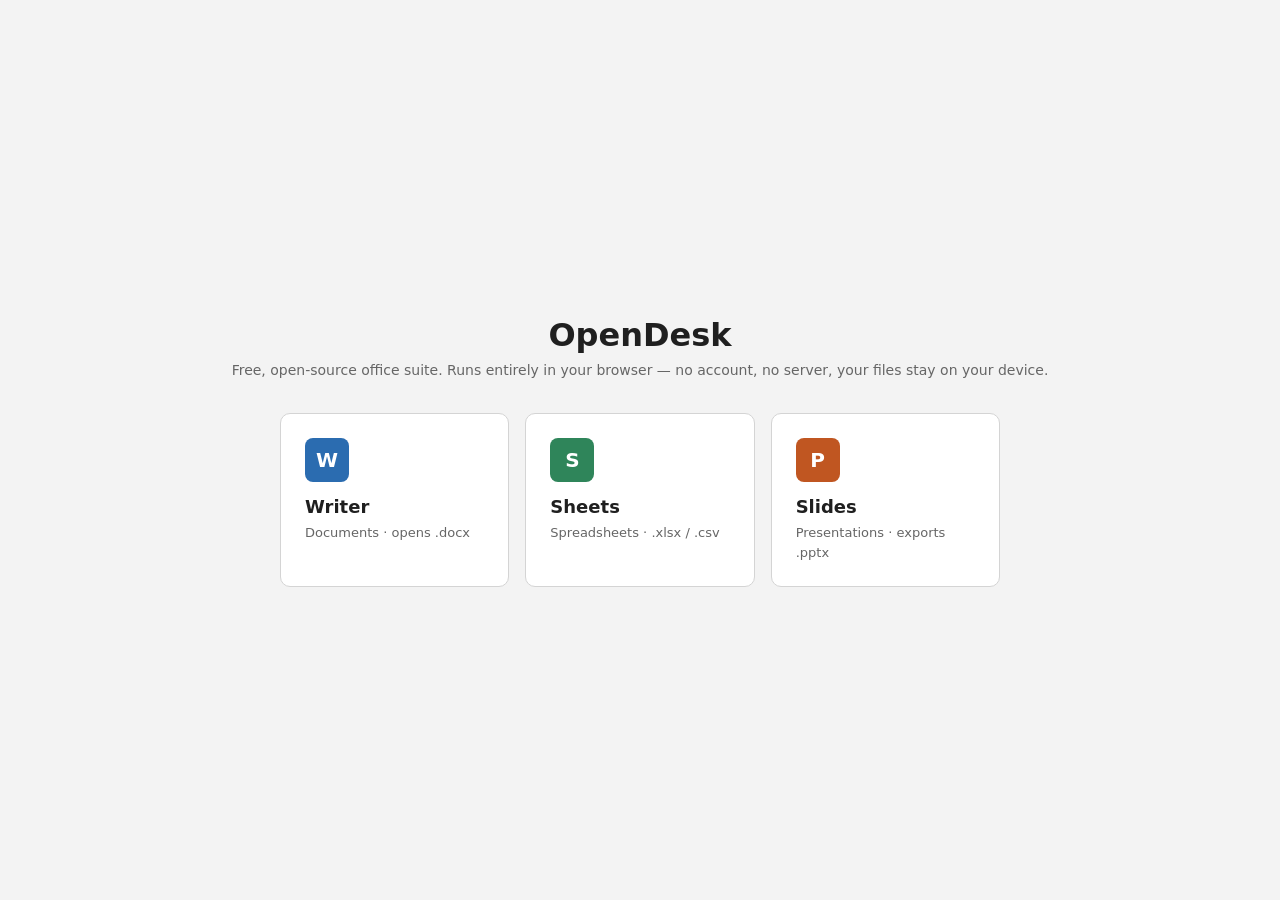
==== opendesk/index.html @ 0e878233 "Add OpenDesk: browser-only Writer, Sheets and Slides Static, no-backend office suite with .docx/.xls" ====
<!doctype html>
<html lang="en">
<head>
<meta charset="utf-8">
<meta name="viewport" content="width=device-width, initial-scale=1">
<title>OpenDesk</title>
<link rel="stylesheet" href="common.css">
<style>
  main { flex: 1; display: flex; flex-direction: column; align-items: center; justify-content: center; padding: 24px 16px; }
  h1 { margin: 0 0 4px; font-size: 32px; }
  p.lead { color: var(--muted); margin: 0 0 32px; text-align: center; }
  .apps { display: grid; grid-template-columns: repeat(auto-fit, minmax(200px, 1fr)); gap: 16px; width: 100%; max-width: 720px; }
  .app { display: block; padding: 24px; border-radius: 10px; background: var(--panel); border: 1px solid var(--border); color: var(--text); text-decoration: none; }
  .app:hover { border-color: var(--accent); }
  .app .icon { width: 44px; height: 44px; border-radius: 8px; display: grid; place-items: center; color: #fff; font-weight: 700; font-size: 20px; margin-bottom: 12px; }
  .app h2 { margin: 0 0 4px; font-size: 18px; }
  .app span { color: var(--muted); font-size: 13px; }
</style>
</head>
<body>
<main>
  <h1>OpenDesk</h1>
  <p class="lead">Free, open-source office suite. Runs entirely in your browser — no account, no server, your files stay on your device.</p>
  <div class="apps">
    <a class="app" href="writer.html"><div class="icon" style="background:#2b6cb0">W</div><h2>Writer</h2><span>Documents · opens .docx</span></a>
    <a class="app" href="sheets.html"><div class="icon" style="background:#2f855a">S</div><h2>Sheets</h2><span>Spreadsheets · .xlsx / .csv</span></a>
    <a class="app" href="slides.html"><div class="icon" style="background:#c05621">P</div><h2>Slides</h2><span>Presentations · exports .pptx</span></a>
  </div>
</main>
</body>
</html>
---- opendesk/common.css ----
:root {
  --bg: #f3f3f3;
  --panel: #ffffff;
  --text: #1f1f1f;
  --muted: #666;
  --border: #d4d4d4;
  --accent: #2b6cb0;
  --accent-text: #fff;
  --hover: #e8eef6;
  --page: #ffffff;
}
@media (prefers-color-scheme: dark) {
  :root:not([data-theme="light"]) {
    --bg: #1e1f22; --panel: #2b2d30; --text: #dfe1e5; --muted: #9a9da3;
    --border: #43454a; --accent: #4a8fe0; --hover: #36393e; --page: #ffffff;
  }
}
:root[data-theme="dark"] {
  --bg: #1e1f22; --panel: #2b2d30; --text: #dfe1e5; --muted: #9a9da3;
  --border: #43454a; --accent: #4a8fe0; --hover: #36393e; --page: #ffffff;
}
* { box-sizing: border-box; }
html, body { margin: 0; height: 100%; }
body {
  background: var(--bg); color: var(--text);
  font: 14px/1.4 system-ui, -apple-system, "Segoe UI", Roboto, sans-serif;
  display: flex; flex-direction: column;
}
header.appbar {
  display: flex; align-items: center; gap: 12px;
  padding: 8px 16px; background: var(--accent); color: var(--accent-text);
}
header.appbar a { color: inherit; text-decoration: none; font-weight: 600; }
header.appbar input.title {
  background: transparent; border: 1px solid transparent; color: inherit;
  font: inherit; padding: 2px 6px; border-radius: 4px; min-width: 0; flex: 1; max-width: 320px;
}
header.appbar input.title:focus { border-color: rgba(255,255,255,.6); outline: none; }
.toolbar {
  display: flex; flex-wrap: wrap; gap: 4px; align-items: center;
  padding: 6px 16px; background: var(--panel); border-bottom: 1px solid var(--border);
}
.toolbar .sep { width: 1px; height: 22px; background: var(--border); margin: 0 4px; }
button, select, .btn {
  font: inherit; color: var(--text); background: transparent;
  border: 1px solid transparent; border-radius: 4px; padding: 4px 8px; cursor: pointer;
}
button:hover, .btn:hover { background: var(--hover); border-color: var(--border); }
select { border-color: var(--border); background: var(--panel); }
input[type="color"] { width: 28px; height: 24px; padding: 0; border: 1px solid var(--border); background: none; }
.status { padding: 4px 16px; font-size: 12px; color: var(--muted); background: var(--panel); border-top: 1px solid var(--border); }
.hidden { display: none !important; }
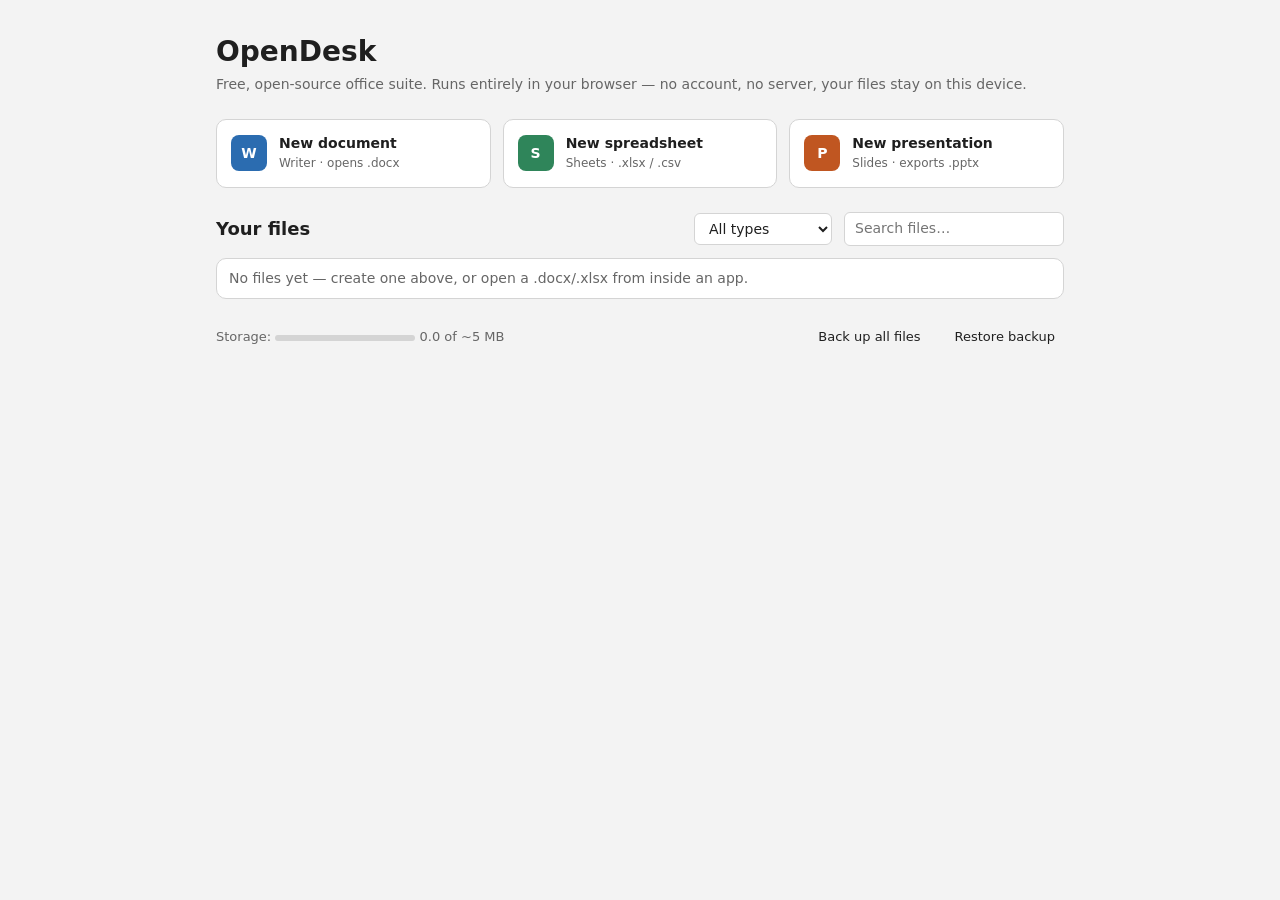
==== commit 3b74c213: "Add multiple files, offline/installable app, and GitHub Pages deploy - Files: per-file storage with " ====
--- a/opendesk/index.html
+++ b/opendesk/index.html
@@ -4,28 +4,158 @@
 <meta charset="utf-8">
 <meta name="viewport" content="width=device-width, initial-scale=1">
 <title>OpenDesk</title>
+<meta name="description" content="Free, open-source office suite that runs entirely in your browser.">
+<meta name="theme-color" content="#2b6cb0">
+<link rel="manifest" href="manifest.webmanifest">
+<link rel="icon" href="icons/icon.svg" type="image/svg+xml">
+<link rel="apple-touch-icon" href="icons/icon-192.png">
 <link rel="stylesheet" href="common.css">
 <style>
-  main { flex: 1; display: flex; flex-direction: column; align-items: center; justify-content: center; padding: 24px 16px; }
-  h1 { margin: 0 0 4px; font-size: 32px; }
-  p.lead { color: var(--muted); margin: 0 0 32px; text-align: center; }
-  .apps { display: grid; grid-template-columns: repeat(auto-fit, minmax(200px, 1fr)); gap: 16px; width: 100%; max-width: 720px; }
-  .app { display: block; padding: 24px; border-radius: 10px; background: var(--panel); border: 1px solid var(--border); color: var(--text); text-decoration: none; }
-  .app:hover { border-color: var(--accent); }
-  .app .icon { width: 44px; height: 44px; border-radius: 8px; display: grid; place-items: center; color: #fff; font-weight: 700; font-size: 20px; margin-bottom: 12px; }
-  .app h2 { margin: 0 0 4px; font-size: 18px; }
-  .app span { color: var(--muted); font-size: 13px; }
+  main { flex: 1; width: 100%; max-width: 880px; margin: 0 auto; padding: 32px 16px; display: flex; flex-direction: column; gap: 24px; }
+  h1 { margin: 0; font-size: 28px; }
+  p.lead { color: var(--muted); margin: 4px 0 0; }
+  .new { display: grid; grid-template-columns: repeat(auto-fit, minmax(180px, 1fr)); gap: 12px; }
+  .new a { display: flex; align-items: center; gap: 12px; padding: 14px; border-radius: 10px; background: var(--panel); border: 1px solid var(--border); color: var(--text); text-decoration: none; }
+  .new a:hover { border-color: var(--accent); }
+  .icon { width: 36px; height: 36px; border-radius: 8px; display: grid; place-items: center; color: #fff; font-weight: 700; flex-shrink: 0; }
+  .icon.writer { background: #2b6cb0; } .icon.sheets { background: #2f855a; } .icon.slides { background: #c05621; }
+  .new strong { display: block; } .new span { font-size: 12px; color: var(--muted); }
+  .files-head { display: flex; gap: 12px; align-items: center; flex-wrap: wrap; }
+  .files-head h2 { margin: 0; font-size: 18px; flex: 1; }
+  .files-head input, .files-head select { font: inherit; padding: 6px 10px; border: 1px solid var(--border); border-radius: 6px; background: var(--panel); color: var(--text); }
+  .files-head input { width: 220px; max-width: 100%; }
+  ul.files { list-style: none; margin: 0; padding: 0; background: var(--panel); border: 1px solid var(--border); border-radius: 10px; overflow: hidden; }
+  ul.files li { display: flex; align-items: center; gap: 12px; padding: 10px 12px; border-top: 1px solid var(--border); }
+  ul.files li:first-child { border-top: 0; }
+  ul.files li:hover { background: var(--hover); }
+  ul.files a { flex: 1; min-width: 0; color: var(--text); text-decoration: none; display: flex; flex-direction: column; }
+  ul.files a strong { overflow: hidden; text-overflow: ellipsis; white-space: nowrap; }
+  ul.files a span { font-size: 12px; color: var(--muted); }
+  ul.files .icon { width: 28px; height: 28px; font-size: 13px; border-radius: 6px; }
+  .empty { padding: 24px; text-align: center; color: var(--muted); }
+  footer.bar { display: flex; flex-wrap: wrap; gap: 8px 16px; align-items: center; font-size: 13px; color: var(--muted); }
+  .meter { width: 140px; height: 6px; background: var(--border); border-radius: 3px; overflow: hidden; display: inline-block; vertical-align: middle; }
+  .meter i { display: block; height: 100%; background: var(--accent); }
+  footer.bar .spacer { flex: 1; }
 </style>
 </head>
 <body>
 <main>
-  <h1>OpenDesk</h1>
-  <p class="lead">Free, open-source office suite. Runs entirely in your browser — no account, no server, your files stay on your device.</p>
-  <div class="apps">
-    <a class="app" href="writer.html"><div class="icon" style="background:#2b6cb0">W</div><h2>Writer</h2><span>Documents · opens .docx</span></a>
-    <a class="app" href="sheets.html"><div class="icon" style="background:#2f855a">S</div><h2>Sheets</h2><span>Spreadsheets · .xlsx / .csv</span></a>
-    <a class="app" href="slides.html"><div class="icon" style="background:#c05621">P</div><h2>Slides</h2><span>Presentations · exports .pptx</span></a>
+  <div>
+    <h1>OpenDesk</h1>
+    <p class="lead">Free, open-source office suite. Runs entirely in your browser — no account, no server, your files stay on this device.</p>
   </div>
+  <div class="new">
+    <a href="writer.html?new"><div class="icon writer">W</div><div><strong>New document</strong><span>Writer · opens .docx</span></div></a>
+    <a href="sheets.html?new"><div class="icon sheets">S</div><div><strong>New spreadsheet</strong><span>Sheets · .xlsx / .csv</span></div></a>
+    <a href="slides.html?new"><div class="icon slides">P</div><div><strong>New presentation</strong><span>Slides · exports .pptx</span></div></a>
+  </div>
+  <section>
+    <div class="files-head">
+      <h2>Your files</h2>
+      <select id="filter" aria-label="Filter by type"><option value="">All types</option><option value="writer">Documents</option><option value="sheets">Spreadsheets</option><option value="slides">Presentations</option></select>
+      <input id="search" type="search" placeholder="Search files…" aria-label="Search files">
+    </div>
+    <ul class="files" id="files" style="margin-top:12px"></ul>
+  </section>
+  <footer class="bar">
+    <span>Storage: <span class="meter"><i id="meterFill"></i></span> <span id="meterText"></span></span>
+    <span id="offline"></span>
+    <span class="spacer"></span>
+    <button id="backup" title="Download every file as one backup file">Back up all files</button>
+    <button id="restore" title="Restore files from a backup">Restore backup</button>
+  </footer>
 </main>
+<script src="common.js"></script>
+<script>
+const APP = { writer: ['W', 'Document'], sheets: ['S', 'Spreadsheet'], slides: ['P', 'Presentation'] };
+const filesEl = document.getElementById('files');
+const esc = s => String(s).replace(/[&<>"']/g, c => ({ '&': '&amp;', '<': '&lt;', '>': '&gt;', '"': '&quot;', "'": '&#39;' }[c]));
+
+function when(t) {
+  const s = (Date.now() - t) / 1000;
+  if (s < 60) return 'just now';
+  if (s < 3600) return Math.floor(s / 60) + ' min ago';
+  if (s < 86400) return Math.floor(s / 3600) + ' h ago';
+  return new Date(t).toLocaleDateString();
+}
+
+function renderFiles() {
+  const q = document.getElementById('search').value.trim().toLowerCase();
+  const type = document.getElementById('filter').value;
+  const files = Docs.list(type).filter(d => APP[d.app] && (!q || d.title.toLowerCase().includes(q)));
+  if (!files.length) {
+    filesEl.innerHTML = `<li class="empty">${Docs.all().length ? 'No files match.' : 'No files yet — create one above, or open a .docx/.xlsx from inside an app.'}</li>`;
+  } else {
+    filesEl.innerHTML = files.map(d => `<li>
+      <div class="icon ${d.app}">${APP[d.app][0]}</div>
+      <a href="${Docs.url(d.app, d.id)}"><strong>${esc(d.title)}</strong><span>${APP[d.app][1]} · edited ${when(d.updated)}</span></a>
+      <button data-dup="${esc(d.id)}" title="Make a copy">Copy</button>
+      <button data-del="${esc(d.id)}" title="Delete">Delete</button></li>`).join('');
+  }
+  updateMeter();
+}
+
+function updateMeter() {
+  let chars = 0;
+  try { for (let i = 0; i < localStorage.length; i++) { const k = localStorage.key(i); chars += k.length + (localStorage.getItem(k) || '').length; } } catch { /* unavailable */ }
+  const mb = chars * 2 / 1048576, cap = 5; // browsers allow ~5 MB (UTF-16) per site for localStorage
+  document.getElementById('meterFill').style.width = Math.min(100, mb / cap * 100) + '%';
+  document.getElementById('meterText').textContent = `${mb.toFixed(1)} of ~${cap} MB`;
+}
+
+filesEl.addEventListener('click', e => {
+  const dup = e.target.dataset.dup, del = e.target.dataset.del;
+  if (dup) {
+    const meta = Docs.meta(dup), state = Docs.get(dup);
+    if (meta && state) Docs.create(meta.app, { ...state, title: state.title + ' (copy)' });
+    renderFiles();
+  } else if (del) {
+    const meta = Docs.meta(del);
+    if (meta && confirm(`Delete "${meta.title}" and its version history? This can't be undone.\n\nTip: "Back up all files" first if you're unsure.`)) { Docs.remove(del); renderFiles(); }
+  }
+});
+document.getElementById('search').oninput = renderFiles;
+document.getElementById('filter').onchange = renderFiles;
+addEventListener('storage', renderFiles);
+addEventListener('pageshow', renderFiles);
+
+document.getElementById('backup').onclick = () => {
+  const files = Docs.all().map(meta => ({ meta, state: Docs.get(meta.id) })).filter(f => f.state);
+  download(`opendesk-backup-${new Date().toISOString().slice(0, 10)}.json`, JSON.stringify({ opendeskBackup: 1, files }), 'application/json');
+};
+document.getElementById('restore').onclick = async () => {
+  const file = await pickFile('.json');
+  if (!file) return;
+  let data;
+  try { data = JSON.parse(await file.text()); if (!Array.isArray(data.files)) throw 0; }
+  catch { return alert('That is not an OpenDesk backup file.'); }
+  let added = 0, skipped = 0;
+  const index = Docs.all();
+  for (const f of data.files) {
+    const id = String(f.meta?.id || ''), app = f.meta?.app;
+    if (!APP[app] || !f.state || !/^[a-z0-9]{1,40}$/.test(id)) { skipped++; continue; }
+    if (Docs.meta(id)) { skipped++; continue; } // already have this exact file
+    if (!Store.set(Docs.key(id), f.state)) { alert('Storage is full — restored ' + added + ' files before running out of space.'); break; }
+    index.push({ id, app, title: String(f.state.title || f.meta.title || 'Untitled'), updated: +f.meta.updated || Date.now() });
+    added++;
+  }
+  Store.set(Docs.INDEX, index);
+  alert(`Restored ${added} file(s).` + (skipped ? ` Skipped ${skipped} (already here or invalid).` : ''));
+  renderFiles();
+};
+
+// Ask the browser not to evict our storage under pressure (granted silently in most browsers once installed/used).
+navigator.storage?.persist?.().catch(() => {});
+
+const offlineEl = document.getElementById('offline');
+if ('serviceWorker' in navigator && /^https?:$/.test(location.protocol)) {
+  navigator.serviceWorker.ready.then(() => { offlineEl.textContent = '✓ Works offline'; });
+}
+
+// Pre-multi-file data is migrated when its app is first opened; show it here too.
+Object.keys(APP).forEach(app => Docs.migrate(app));
+renderFiles();
+</script>
 </body>
 </html>
--- a/opendesk/common.css
+++ b/opendesk/common.css
@@ -50,3 +50,39 @@
 input[type="color"] { width: 28px; height: 24px; padding: 0; border: 1px solid var(--border); background: none; }
 .status { padding: 4px 16px; font-size: 12px; color: var(--muted); background: var(--panel); border-top: 1px solid var(--border); }
 .hidden { display: none !important; }
+
+/* ---------- dialogs (share, history, live data) ---------- */
+.modal-back { position: fixed; inset: 0; background: rgba(0,0,0,.45); display: grid; place-items: center; z-index: 50; padding: 16px; }
+.modal { background: var(--panel); color: var(--text); border-radius: 10px; width: 100%; max-width: 480px; max-height: 90vh; display: flex; flex-direction: column; box-shadow: 0 10px 40px rgba(0,0,0,.35); }
+.modal.wide { max-width: 900px; height: 80vh; }
+.modal-head { display: flex; align-items: center; justify-content: space-between; padding: 12px 16px; border-bottom: 1px solid var(--border); }
+.modal-head h2 { margin: 0; font-size: 16px; }
+.modal-body { padding: 16px; overflow: auto; display: flex; flex-direction: column; gap: 12px; flex: 1; min-height: 0; }
+.modal .hint { margin: 0; color: var(--muted); font-size: 13px; }
+.modal .hint.warn { color: #c05621; }
+.modal .field { display: flex; flex-direction: column; gap: 4px; font-size: 13px; }
+.modal .field input, .modal .field select, .modal .row input { font: inherit; padding: 6px 8px; border: 1px solid var(--border); border-radius: 4px; background: var(--bg); color: var(--text); }
+.modal .row { display: flex; gap: 8px; }
+.modal .row input { flex: 1; min-width: 0; }
+button.primary { background: var(--accent); color: var(--accent-text); border-color: var(--accent); align-self: flex-start; padding: 6px 14px; }
+button.primary:hover { filter: brightness(1.1); background: var(--accent); }
+.modal .preview { border: 1px dashed var(--border); border-radius: 6px; padding: 8px; background: #fff; color: #222; max-height: 240px; overflow: auto; }
+
+.history { display: flex; gap: 12px; flex: 1; min-height: 0; }
+.history .versions { width: 200px; flex-shrink: 0; overflow-y: auto; display: flex; flex-direction: column; gap: 4px; }
+.history .versions button { display: flex; flex-direction: column; align-items: flex-start; text-align: left; border-color: var(--border); }
+.history .versions button span { font-size: 12px; color: var(--muted); }
+.history .versions button.active { border-color: var(--accent); background: var(--hover); }
+.history .diffpane { flex: 1; display: flex; flex-direction: column; gap: 8px; min-width: 0; }
+.history .diff { flex: 1; overflow: auto; white-space: pre-wrap; word-wrap: break-word; font-size: 13px; padding: 10px; border: 1px solid var(--border); border-radius: 6px; background: var(--bg); }
+.legend { font-size: 12px; color: var(--muted); }
+ins { background: rgba(56,161,105,.25); color: inherit; text-decoration: none; }
+del { background: rgba(229,62,62,.2); color: inherit; }
+.gap { color: var(--muted); }
+@media (max-width: 640px) { .history { flex-direction: column; } .history .versions { width: auto; max-height: 30%; } }
+
+/* ---------- live spreadsheet blocks ---------- */
+.live-tag { font: 11px system-ui, sans-serif; color: #2f855a; margin-bottom: 4px; user-select: none; }
+.live-table { border-collapse: collapse; font-size: inherit; }
+.live-table th, .live-table td { border: 1px solid #bbb; padding: 3px 8px; }
+.live-table th { background: #f0f5f2; }
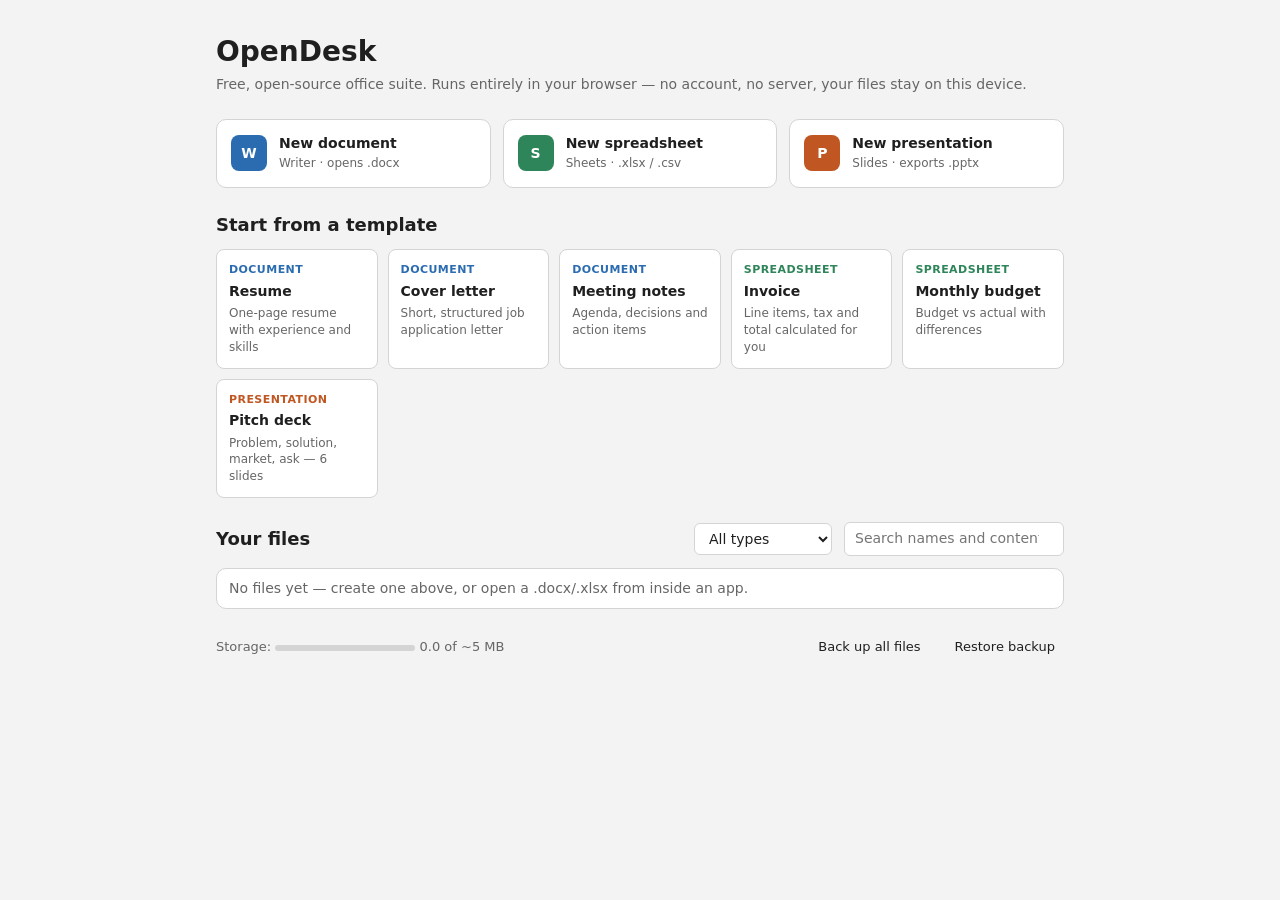
==== commit f0407319: "Add templates, Sheets clipboard, find & replace, content search - Home: six starter templates (resum" ====
--- a/opendesk/index.html
+++ b/opendesk/index.html
@@ -37,6 +37,15 @@
   .meter { width: 140px; height: 6px; background: var(--border); border-radius: 3px; overflow: hidden; display: inline-block; vertical-align: middle; }
   .meter i { display: block; height: 100%; background: var(--accent); }
   footer.bar .spacer { flex: 1; }
+  h2.sec { margin: 0 0 12px; font-size: 18px; }
+  .templates { display: grid; grid-template-columns: repeat(auto-fill, minmax(150px, 1fr)); gap: 10px; }
+  .templates button { display: flex; flex-direction: column; align-items: flex-start; gap: 4px; text-align: left; padding: 12px; background: var(--panel); border: 1px solid var(--border); border-radius: 8px; }
+  .templates button:hover { border-color: var(--accent); }
+  .templates .tag { font-size: 11px; font-weight: 600; text-transform: uppercase; letter-spacing: .04em; }
+  .templates .tag.writer { color: #2b6cb0; } .templates .tag.sheets { color: #2f855a; } .templates .tag.slides { color: #c05621; }
+  .templates span.d { font-size: 12px; color: var(--muted); }
+  ul.files a span.snip { font-style: italic; overflow: hidden; text-overflow: ellipsis; white-space: nowrap; }
+  ul.files mark { background: rgba(214,158,46,.35); color: inherit; }
 </style>
 </head>
 <body>
@@ -51,10 +60,14 @@
     <a href="slides.html?new"><div class="icon slides">P</div><div><strong>New presentation</strong><span>Slides · exports .pptx</span></div></a>
   </div>
   <section>
+    <h2 class="sec">Start from a template</h2>
+    <div class="templates" id="templates"></div>
+  </section>
+  <section>
     <div class="files-head">
       <h2>Your files</h2>
       <select id="filter" aria-label="Filter by type"><option value="">All types</option><option value="writer">Documents</option><option value="sheets">Spreadsheets</option><option value="slides">Presentations</option></select>
-      <input id="search" type="search" placeholder="Search files…" aria-label="Search files">
+      <input id="search" type="search" placeholder="Search names and contents…" aria-label="Search files">
     </div>
     <ul class="files" id="files" style="margin-top:12px"></ul>
   </section>
@@ -67,6 +80,7 @@
   </footer>
 </main>
 <script src="common.js"></script>
+<script src="templates.js"></script>
 <script>
 const APP = { writer: ['W', 'Document'], sheets: ['S', 'Spreadsheet'], slides: ['P', 'Presentation'] };
 const filesEl = document.getElementById('files');
@@ -83,18 +97,43 @@
 function renderFiles() {
   const q = document.getElementById('search').value.trim().toLowerCase();
   const type = document.getElementById('filter').value;
-  const files = Docs.list(type).filter(d => APP[d.app] && (!q || d.title.toLowerCase().includes(q)));
+  // Match titles first, then file contents (with a snippet showing where).
+  const files = Docs.list(type).filter(d => APP[d.app]).map(d => {
+    if (!q || d.title.toLowerCase().includes(q)) return { ...d };
+    const text = docText(d), at = text.toLowerCase().indexOf(q);
+    if (at < 0) return null;
+    const start = Math.max(0, at - 30);
+    return { ...d, snip: (start ? '…' : '') + esc(text.slice(start, at)) + '<mark>' + esc(text.slice(at, at + q.length)) + '</mark>' + esc(text.slice(at + q.length, at + q.length + 50)) };
+  }).filter(Boolean);
   if (!files.length) {
     filesEl.innerHTML = `<li class="empty">${Docs.all().length ? 'No files match.' : 'No files yet — create one above, or open a .docx/.xlsx from inside an app.'}</li>`;
   } else {
     filesEl.innerHTML = files.map(d => `<li>
       <div class="icon ${d.app}">${APP[d.app][0]}</div>
-      <a href="${Docs.url(d.app, d.id)}"><strong>${esc(d.title)}</strong><span>${APP[d.app][1]} · edited ${when(d.updated)}</span></a>
+      <a href="${Docs.url(d.app, d.id)}"><strong>${esc(d.title)}</strong><span>${APP[d.app][1]} · edited ${when(d.updated)}</span>${d.snip ? `<span class="snip">${d.snip}</span>` : ''}</a>
       <button data-dup="${esc(d.id)}" title="Make a copy">Copy</button>
       <button data-del="${esc(d.id)}" title="Delete">Delete</button></li>`).join('');
   }
   updateMeter();
 }
+
+// Plain text of a file, for searching. DOMParser never runs scripts, so this is safe on stored HTML.
+function docText(meta) {
+  const st = Docs.get(meta.id);
+  if (!st) return '';
+  if (meta.app === 'writer') return (new DOMParser().parseFromString(String(st.html || ''), 'text/html').body.textContent || '').replace(/\s+/g, ' ');
+  if (meta.app === 'sheets') return Object.values(st.raw || {}).filter(v => v && !v.startsWith('=')).join(' · ');
+  return (st.deck?.slides || []).flatMap(s => (s.items || []).map(i => i.text || '')).join(' · ').replace(/\s+/g, ' ');
+}
+
+document.getElementById('templates').innerHTML = TEMPLATES.map((t, i) =>
+  `<button data-tpl="${i}"><span class="tag ${t.app}">${APP[t.app][1]}</span><strong>${esc(t.name)}</strong><span class="d">${esc(t.description)}</span></button>`).join('');
+document.getElementById('templates').addEventListener('click', e => {
+  const btn = e.target.closest('[data-tpl]'); if (!btn) return;
+  const t = TEMPLATES[+btn.dataset.tpl];
+  const id = Docs.create(t.app, JSON.parse(JSON.stringify(t.state)));
+  if (id) location.href = Docs.url(t.app, id);
+});
 
 function updateMeter() {
   let chars = 0;
--- a/opendesk/common.css
+++ b/opendesk/common.css
@@ -86,3 +86,25 @@
 .live-table { border-collapse: collapse; font-size: inherit; }
 .live-table th, .live-table td { border: 1px solid #bbb; padding: 3px 8px; }
 .live-table th { background: #f0f5f2; }
+
+/* ---------- command palette ---------- */
+.modal-back:has(.palette) { place-items: start center; padding-top: 12vh; }
+.palette { max-width: 560px; }
+.palette .modal-head { display: none; }
+.palette .modal-body { padding: 10px; gap: 8px; }
+.palette #pq { font: inherit; font-size: 16px; padding: 10px 12px; border: 1px solid var(--border); border-radius: 6px; background: var(--bg); color: var(--text); outline: none; }
+.palette #pq:focus { border-color: var(--accent); }
+.palette .cmds { list-style: none; margin: 0; padding: 0; max-height: 50vh; overflow-y: auto; }
+.palette .cmds li { display: flex; justify-content: space-between; gap: 12px; padding: 7px 10px; border-radius: 5px; cursor: pointer; }
+.palette .cmds li.active { background: var(--accent); color: var(--accent-text); }
+.palette .cmds li.none { color: var(--muted); cursor: default; }
+.palette kbd { font: 11px system-ui, sans-serif; opacity: .75; align-self: center; }
+
+/* ---------- find & replace bar ---------- */
+.findbar { position: fixed; top: 96px; right: 16px; z-index: 40; background: var(--panel); color: var(--text); border: 1px solid var(--border); border-radius: 8px; box-shadow: 0 6px 24px rgba(0,0,0,.2); padding: 8px; display: flex; flex-direction: column; gap: 6px; width: min(420px, calc(100vw - 32px)); }
+.findbar .row { display: flex; gap: 4px; align-items: center; }
+.findbar input[type="text"], .findbar #fq, .findbar #fr { flex: 1; min-width: 0; font: inherit; padding: 5px 8px; border: 1px solid var(--border); border-radius: 4px; background: var(--bg); color: var(--text); }
+.findbar #fcount { font-size: 12px; color: var(--muted); min-width: 64px; text-align: right; }
+.findbar label { font-size: 12px; display: flex; align-items: center; gap: 2px; white-space: nowrap; }
+::highlight(find-all) { background: rgba(214,158,46,.35); }
+::highlight(find-current) { background: rgba(214,158,46,.85); }
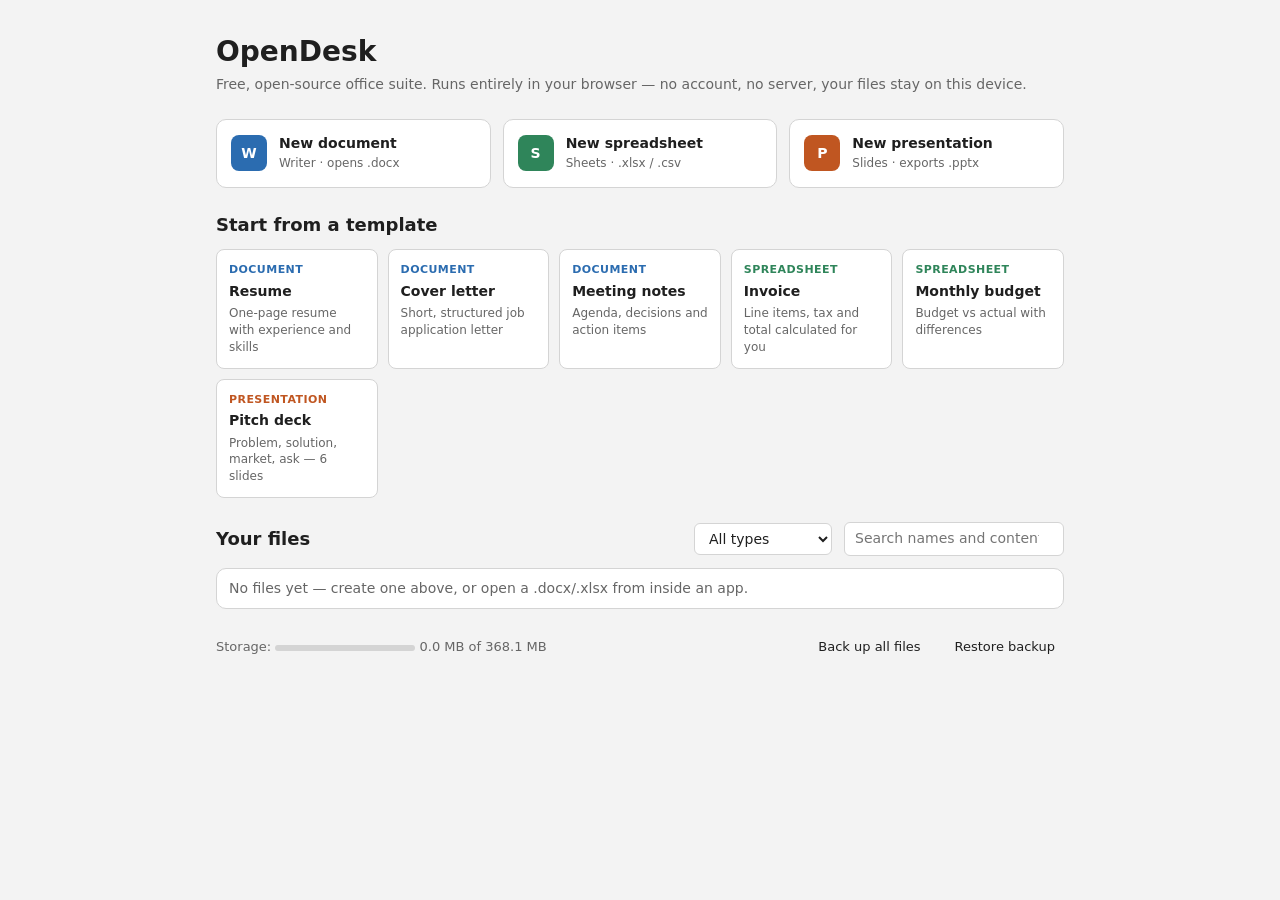
==== commit 34df39d9: "Move storage to IndexedDB - Store keeps a synchronous in-memory cache backed by IndexedDB; pages awa" ====
--- a/opendesk/index.html
+++ b/opendesk/index.html
@@ -81,7 +81,8 @@
 </main>
 <script src="common.js"></script>
 <script src="templates.js"></script>
-<script>
+<script type="module">
+await Store.ready; // storage loads asynchronously; everything below can use it synchronously
 const APP = { writer: ['W', 'Document'], sheets: ['S', 'Spreadsheet'], slides: ['P', 'Presentation'] };
 const filesEl = document.getElementById('files');
 const esc = s => String(s).replace(/[&<>"']/g, c => ({ '&': '&amp;', '<': '&lt;', '>': '&gt;', '"': '&quot;', "'": '&#39;' }[c]));
@@ -132,15 +133,20 @@
   const btn = e.target.closest('[data-tpl]'); if (!btn) return;
   const t = TEMPLATES[+btn.dataset.tpl];
   const id = Docs.create(t.app, JSON.parse(JSON.stringify(t.state)));
-  if (id) location.href = Docs.url(t.app, id);
+  if (id) go(Docs.url(t.app, id));
 });
 
-function updateMeter() {
-  let chars = 0;
-  try { for (let i = 0; i < localStorage.length; i++) { const k = localStorage.key(i); chars += k.length + (localStorage.getItem(k) || '').length; } } catch { /* unavailable */ }
-  const mb = chars * 2 / 1048576, cap = 5; // browsers allow ~5 MB (UTF-16) per site for localStorage
-  document.getElementById('meterFill').style.width = Math.min(100, mb / cap * 100) + '%';
-  document.getElementById('meterText').textContent = `${mb.toFixed(1)} of ~${cap} MB`;
+async function updateMeter() {
+  let used = 0, cap = 5 * 1048576; // localStorage fallback: ~5 MB per site
+  if (Store.backend === 'idb' && navigator.storage?.estimate) {
+    const est = await navigator.storage.estimate().catch(() => null);
+    if (est) { used = est.usage || 0; cap = est.quota || cap; }
+  } else {
+    for (const k of Store.keys()) used += (k.length + JSON.stringify(Store.get(k) ?? '').length) * 2;
+  }
+  const fmtSize = b => (b >= 1073741824 ? (b / 1073741824).toFixed(1) + ' GB' : (b / 1048576).toFixed(1) + ' MB');
+  document.getElementById('meterFill').style.width = Math.min(100, used / cap * 100) + '%';
+  document.getElementById('meterText').textContent = `${fmtSize(used)} of ${fmtSize(cap)}` + (Store.backend === 'idb' ? '' : ' (limited storage mode)');
 }
 
 filesEl.addEventListener('click', e => {
@@ -156,7 +162,7 @@
 });
 document.getElementById('search').oninput = renderFiles;
 document.getElementById('filter').onchange = renderFiles;
-addEventListener('storage', renderFiles);
+Store.subscribe(key => { if (key === Docs.INDEX) renderFiles(); });
 addEventListener('pageshow', renderFiles);
 
 document.getElementById('backup').onclick = () => {
